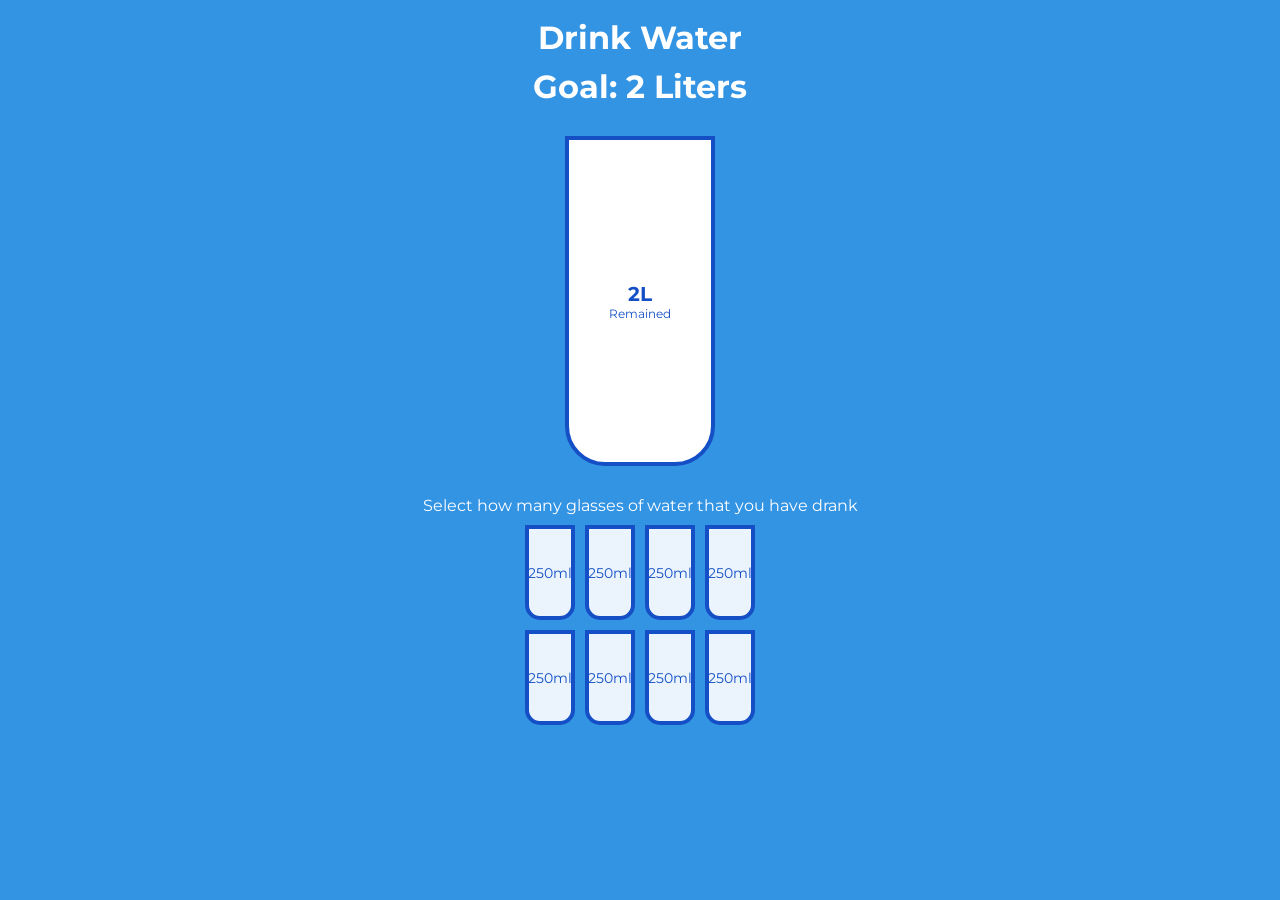
==== 16_drink_water/index.html @ b742079f "16th project" ====
<!DOCTYPE html>
<html lang="en">
  <head>
    <meta charset="UTF-8" />
    <meta name="viewport" content="width=device-width, initial-scale=1.0" />
    <link rel="stylesheet" href="style.css" />
    <title>Drink Water</title>
  </head>
  <body>
    <h1>Drink Water</h1>
    <h1>Goal: 2 Liters</h1>

    <div class="cup"> <!-- Large Cup -->
      <div class="remained" id="remained">
        <span id="liters"></span>
        <small>Remained</small>
      </div>

      <div class="percentage" id="percentage">
      </div>
    </div>

     <p class="text">Select how many glasses of water that you have drank</p>

     <div class="cups">
       <div class="cup cup-small">250ml</div>
       <div class="cup cup-small">250ml</div>
       <div class="cup cup-small">250ml</div>
       <div class="cup cup-small">250ml</div>
       <div class="cup cup-small">250ml</div>
       <div class="cup cup-small">250ml</div>
       <div class="cup cup-small">250ml</div>
       <div class="cup cup-small">250ml</div>
     </div>

    <script src="script.js"></script>
  </body>
</html>
---- 16_drink_water/style.css ----
@import url('https://fonts.googleapis.com/css?family=Montserrat:400,600&display=swap');

:root {
  --border-color: #144fc6;
  --fill-color: #6ab3f8;
}

* {
  box-sizing: border-box;
}

body {
  background-color: #3494e4;
  color: #fff;
  font-family: 'Montserrat', sans-serif;
  display: flex;
  flex-direction: column;
  align-items: center;
  margin-bottom: 40px;
}

h1 {
  margin: 10px 0 0;
}

h3 {
  font-weight: 400;
  margin: 10px 0;
}

.cup {
  background-color: #fff;
  border: 4px solid var(--border-color);
  color: var(--border-color);
  border-radius: 0 0 40px 40px;
  height: 330px;
  width: 150px;
  margin: 30px 0;
  display: flex;
  flex-direction: column;
  overflow: hidden;
}

.cup.cup-small {
  height: 95px;
  width: 50px;
  border-radius: 0 0 15px 15px;
  background-color: rgba(255, 255, 255, 0.9);
  cursor: pointer;
  font-size: 14px;
  align-items: center;
  justify-content: center;
  text-align: center;
  margin: 5px;
  transition: 0.3s ease;
}

.cup.cup-small.full {
  background-color: var(--fill-color);
  color: #fff;
}

.cups {
  display: flex;
  flex-wrap: wrap;
  align-items: center;
  justify-content: center;
  width: 280px;
}

.remained {
  display: flex;
  flex-direction: column;
  align-items: center;
  justify-content: center;
  text-align: center;
  flex: 1;
  transition: 0.3s ease;
}

.remained span {
  font-size: 20px;
  font-weight: bold;
}

.remained small {
  font-size: 12px;
}

.percentage {
  background-color: var(--fill-color);
  display: flex;
  align-items: center;
  justify-content: center;
  font-weight: bold;
  font-size: 30px;
  height: 0;
  transition: 0.3s ease;
}

.text {
  text-align: center;
  margin: 0 0 5px;
}
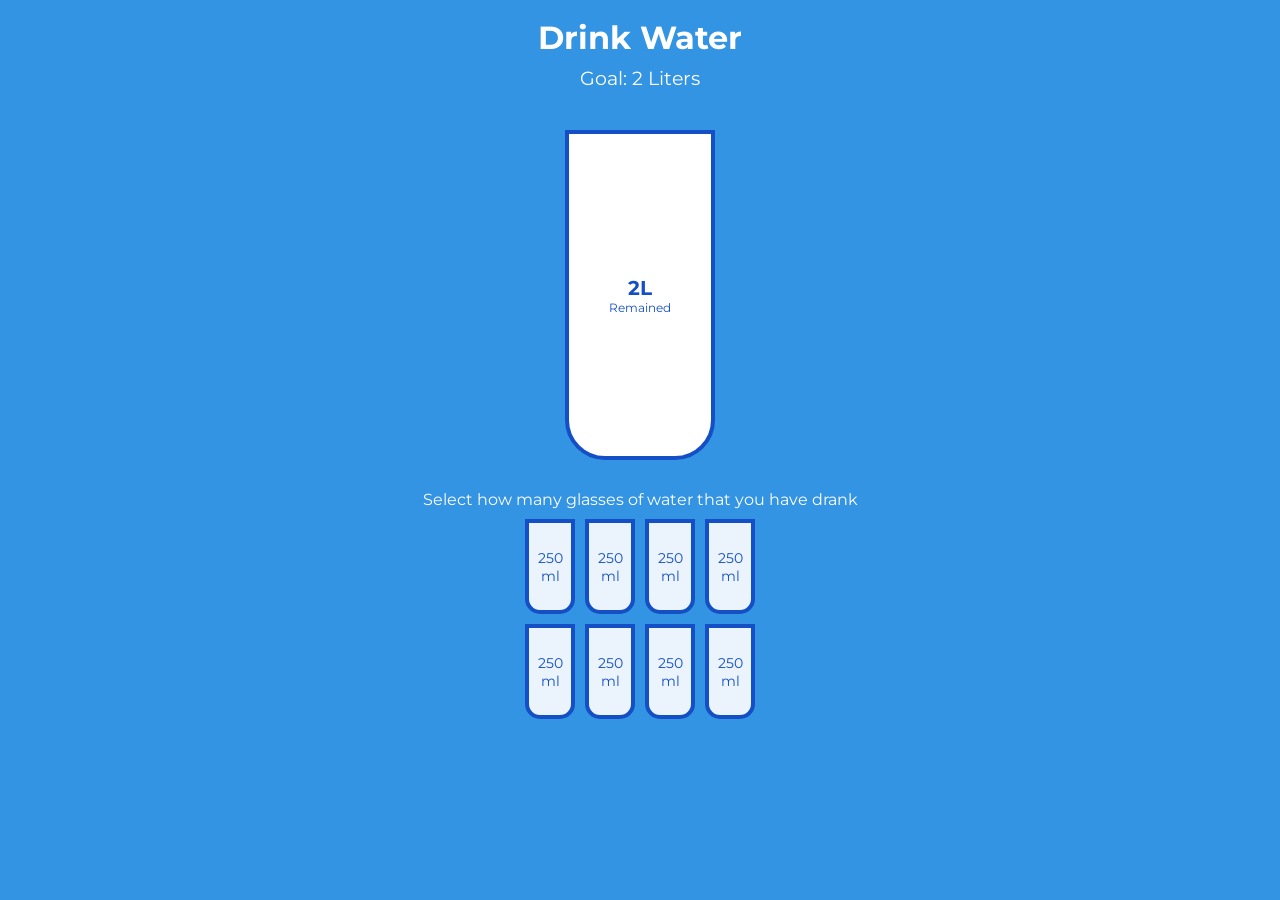
==== commit 459f766d: "fix project 16" ====
--- a/16_drink_water/index.html
+++ b/16_drink_water/index.html
@@ -8,30 +8,29 @@
   </head>
   <body>
     <h1>Drink Water</h1>
-    <h1>Goal: 2 Liters</h1>
+    <h3>Goal: 2 Liters</h3>
 
-    <div class="cup"> <!-- Large Cup -->
+    <div class="cup">
       <div class="remained" id="remained">
         <span id="liters"></span>
         <small>Remained</small>
       </div>
 
-      <div class="percentage" id="percentage">
-      </div>
+      <div class="percentage" id="percentage"></div>
     </div>
 
-     <p class="text">Select how many glasses of water that you have drank</p>
+    <p class="text">Select how many glasses of water that you have drank</p>
 
-     <div class="cups">
-       <div class="cup cup-small">250ml</div>
-       <div class="cup cup-small">250ml</div>
-       <div class="cup cup-small">250ml</div>
-       <div class="cup cup-small">250ml</div>
-       <div class="cup cup-small">250ml</div>
-       <div class="cup cup-small">250ml</div>
-       <div class="cup cup-small">250ml</div>
-       <div class="cup cup-small">250ml</div>
-     </div>
+    <div class="cups">
+      <div class="cup cup-small">250 ml</div>
+      <div class="cup cup-small">250 ml</div>
+      <div class="cup cup-small">250 ml</div>
+      <div class="cup cup-small">250 ml</div>
+      <div class="cup cup-small">250 ml</div>
+      <div class="cup cup-small">250 ml</div>
+      <div class="cup cup-small">250 ml</div>
+      <div class="cup cup-small">250 ml</div>
+    </div>
 
     <script src="script.js"></script>
   </body>
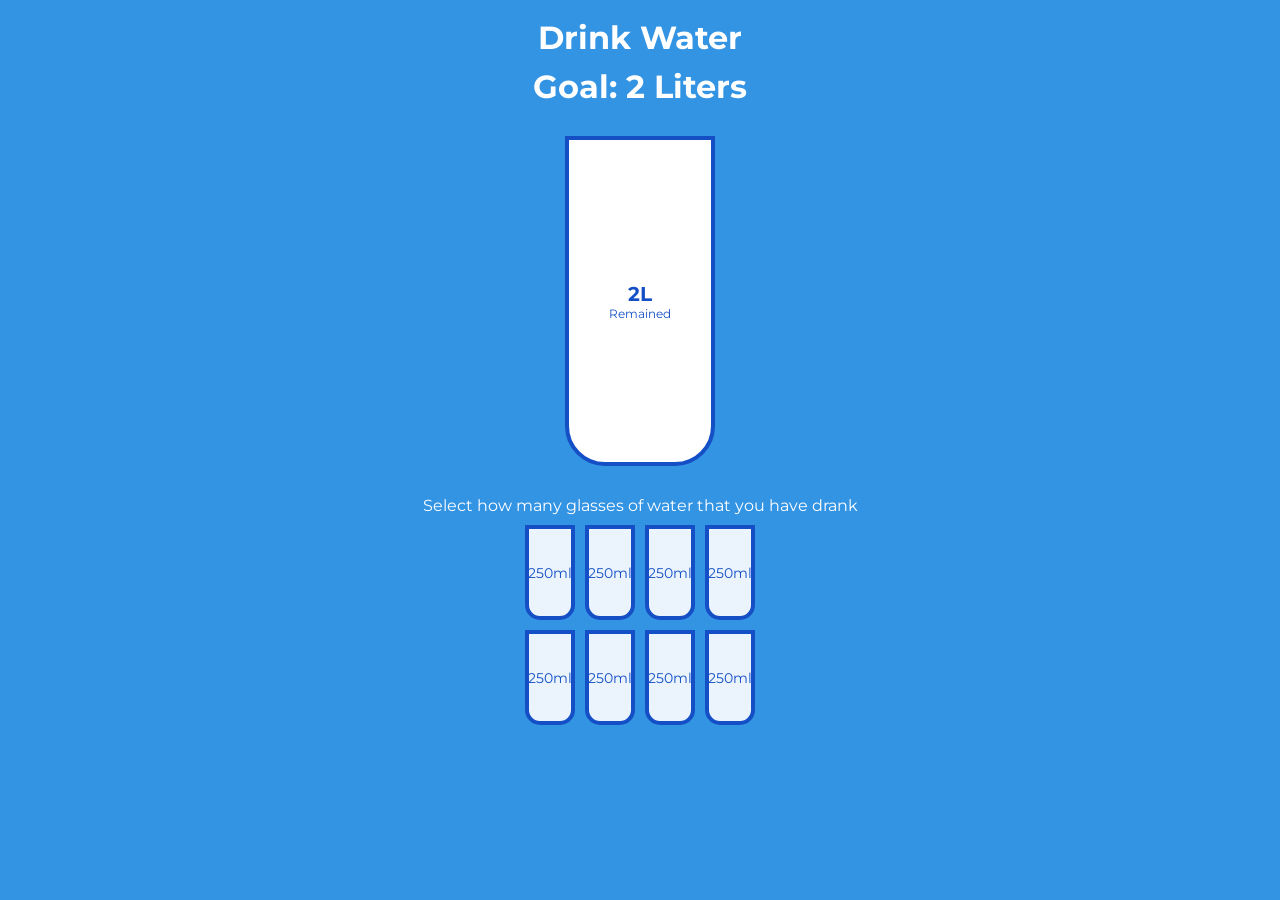
==== commit 0c9fc43f: "16th project" ====
--- a/16_drink_water/index.html
+++ b/16_drink_water/index.html
@@ -8,29 +8,30 @@
   </head>
   <body>
     <h1>Drink Water</h1>
-    <h3>Goal: 2 Liters</h3>
+    <h1>Goal: 2 Liters</h1>
 
-    <div class="cup">
+    <div class="cup"> <!-- Large Cup -->
       <div class="remained" id="remained">
         <span id="liters"></span>
         <small>Remained</small>
       </div>
 
-      <div class="percentage" id="percentage"></div>
+      <div class="percentage" id="percentage">
+      </div>
     </div>
 
-    <p class="text">Select how many glasses of water that you have drank</p>
+     <p class="text">Select how many glasses of water that you have drank</p>
 
-    <div class="cups">
-      <div class="cup cup-small">250 ml</div>
-      <div class="cup cup-small">250 ml</div>
-      <div class="cup cup-small">250 ml</div>
-      <div class="cup cup-small">250 ml</div>
-      <div class="cup cup-small">250 ml</div>
-      <div class="cup cup-small">250 ml</div>
-      <div class="cup cup-small">250 ml</div>
-      <div class="cup cup-small">250 ml</div>
-    </div>
+     <div class="cups">
+       <div class="cup cup-small">250ml</div>
+       <div class="cup cup-small">250ml</div>
+       <div class="cup cup-small">250ml</div>
+       <div class="cup cup-small">250ml</div>
+       <div class="cup cup-small">250ml</div>
+       <div class="cup cup-small">250ml</div>
+       <div class="cup cup-small">250ml</div>
+       <div class="cup cup-small">250ml</div>
+     </div>
 
     <script src="script.js"></script>
   </body>
